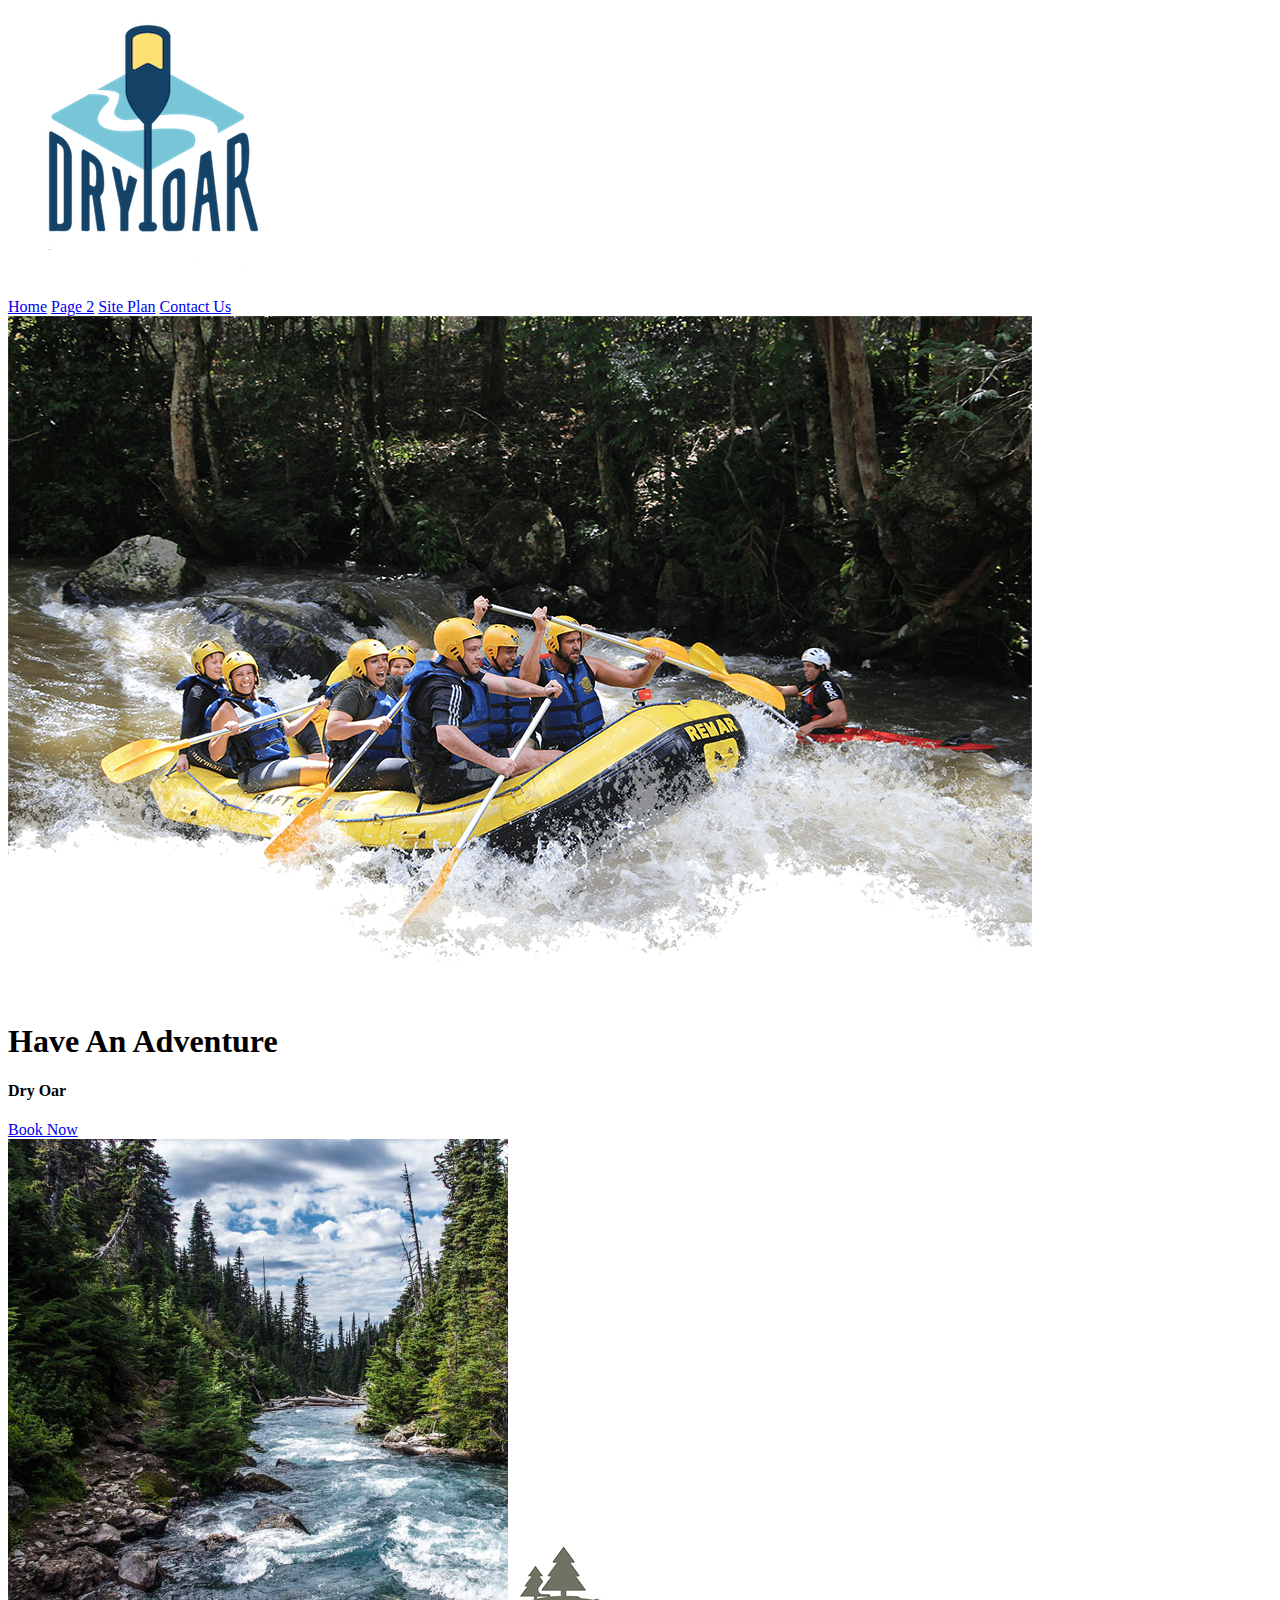
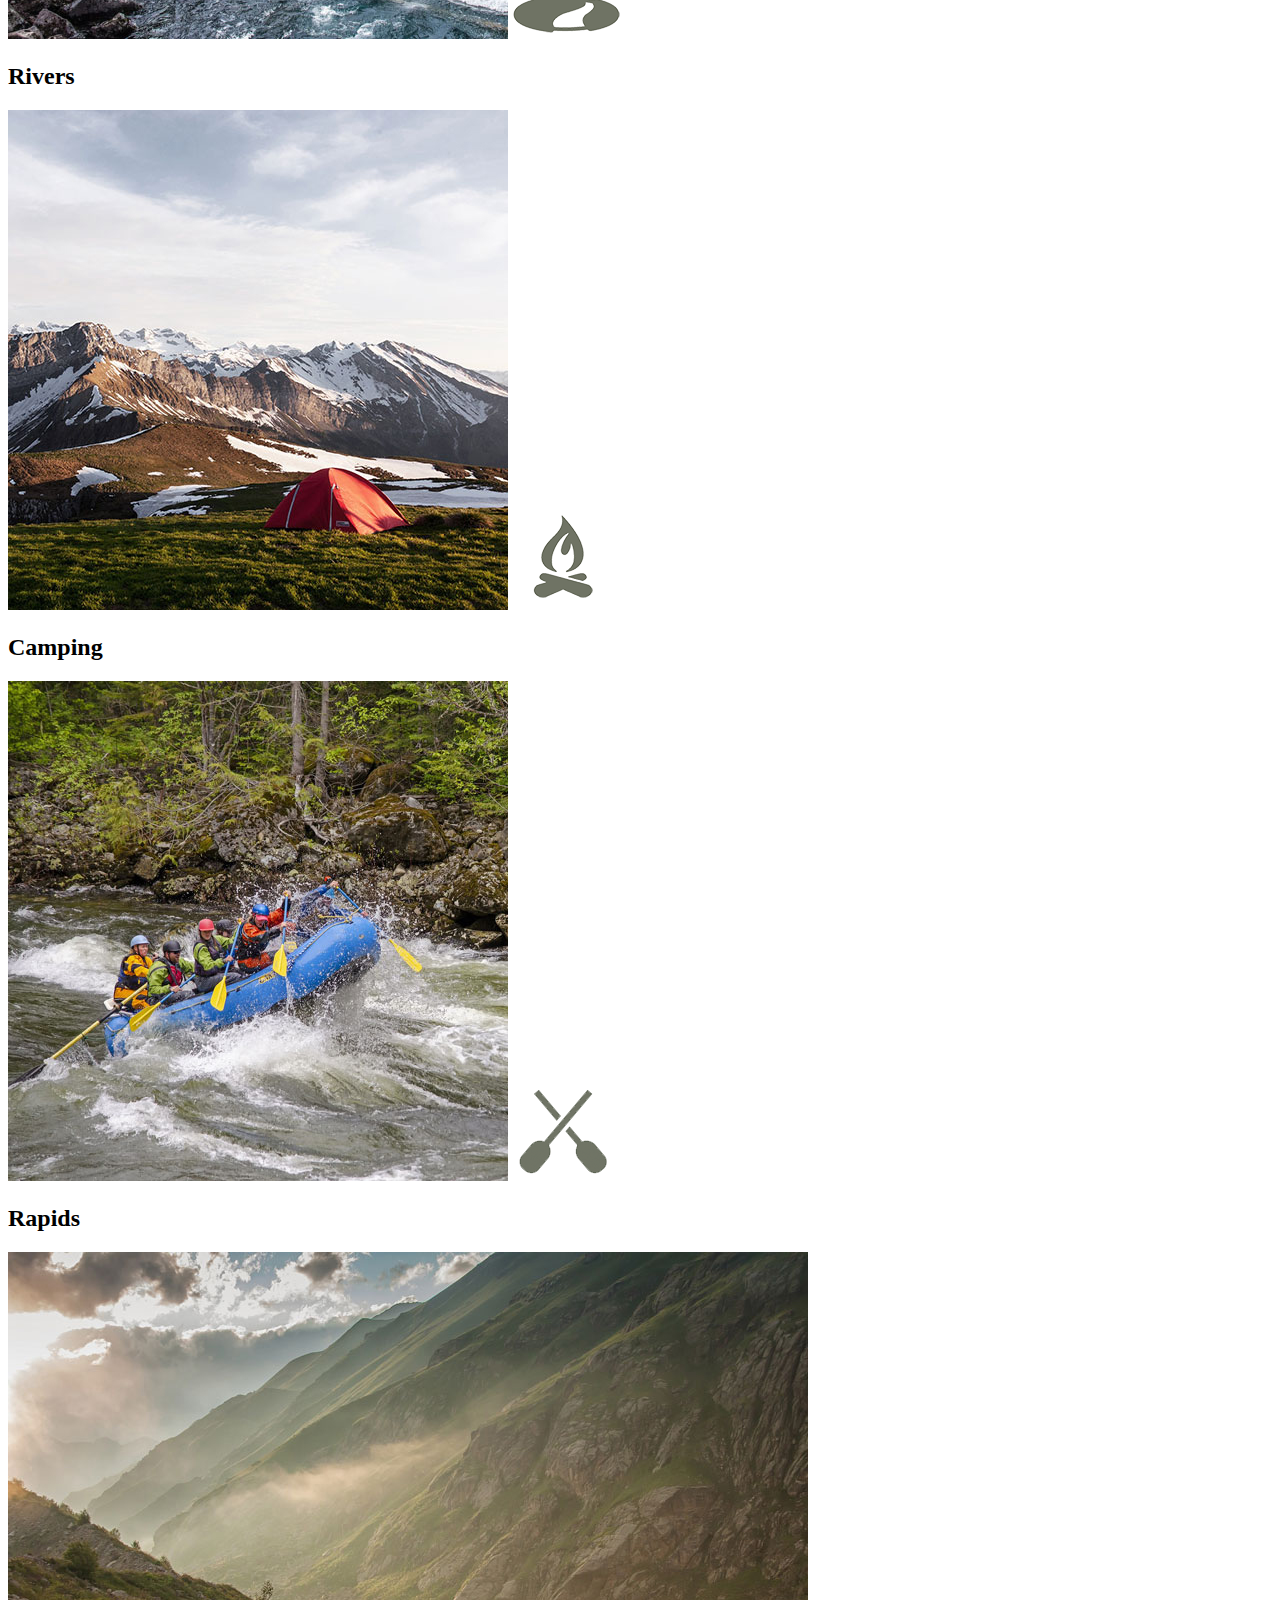
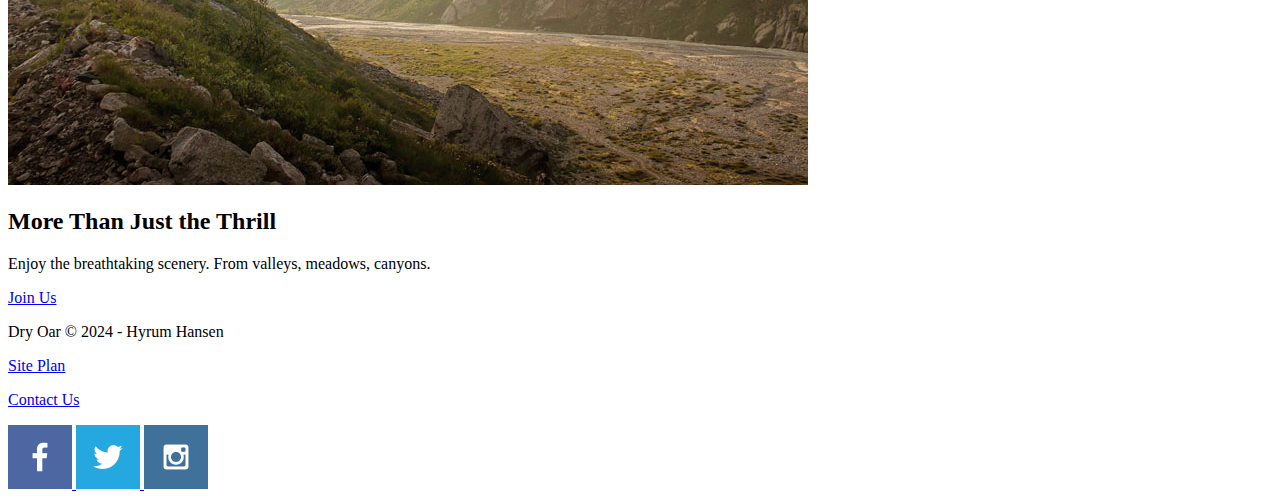
==== wwr/index.html @ a54228c5 "commit" ====
<!DOCTYPE html>
<html lang="en">
<head>
    <meta charset="UTF-8">
    <meta name="viewport" content="width=device-width, initial-scale=1.0">
    <title>Whitewater Rafting Vacations | Dry Oar Boating | Home</title>
</head>
<body>
    <header>
        <a id="logo_link" href="index.html">
            <img class="logo" src="images/logo.png" alt="Dry Oar Logo">
        </a>
        <nav>
            <a href="index.html">Home</a>
            <a href="#">Page 2</a>
            <a href="site-plan-rafting.html">Site Plan</a>
            <a href="contactus.html">Contact Us</a>
        </nav>
    </header>
    <header>
        <div id="hero">
             <div id="hero-box">
                <img id="hero-img" src="images/hero.png" alt="People enjoying raft">
             </div>
             <section id="hero-msg">
                <h1 class="home-title">Have An Adventure</h1>
                <h4>Dry Oar</h4>
                <div class="button-box">
                    <a class="book" href="contactus.html">Book Now</a>
                </div>
             </section>
        </div>
        <main class="home-grid">
            <section class="rivers-card">
                <img class="card-img" src="images/rivers.jpg" alt="river in forest">
                <img class="icon" src="images/river_icon.png" alt="river icon">
                <h2>Rivers</h2>
            </section>
            <section class="camping-card">
                <img class="card-img" src="images/camping.jpg" alt="tent in mountains">
                <img class="icon" src="images/fire_icon.png" alt="fire icon">
                <h2>Camping</h2>
            </section>
            <section class="rapids-card">
                <img class="card-img" src="images/rapids.jpg" alt="rafting boat">
                <img class="icon" src="images/oars.png" alt="oars icon">
                <h2>Rapids</h2>
            </section>
            <img class="mountains" src="images/mountains.jpg" alt="Misty moutains">
            <section class="msg">
                <h2>More Than Just the Thrill</h2>
                <p>Enjoy the breathtaking scenery. From valleys, meadows, canyons.</p>
                <a class="join" href="rivers.html">Join Us</a>
            </section>
        </main>
        <footer>
            <p>Dry Oar &copy; 2024 - Hyrum Hansen</p>
            <p><a href="site-plan-rafting.html">Site Plan</a></p>
            <p><a href="contactus.html">Contact Us</a></p>
            <div class="social">
                <a href="https://facebook.com">
                    <img src="images/facebook.png" alt="fb icon">
                </a>
                <a href="https://twitter.com">
                    <img src="images/twitter.png" alt="twitter icon">
                </a>
                <a href="https://instagram.com">
                    <img src="images/instagram.png" alt="instagram icon">
                </a>
            </div>
        </footer>
    </header>
</body>
</html>
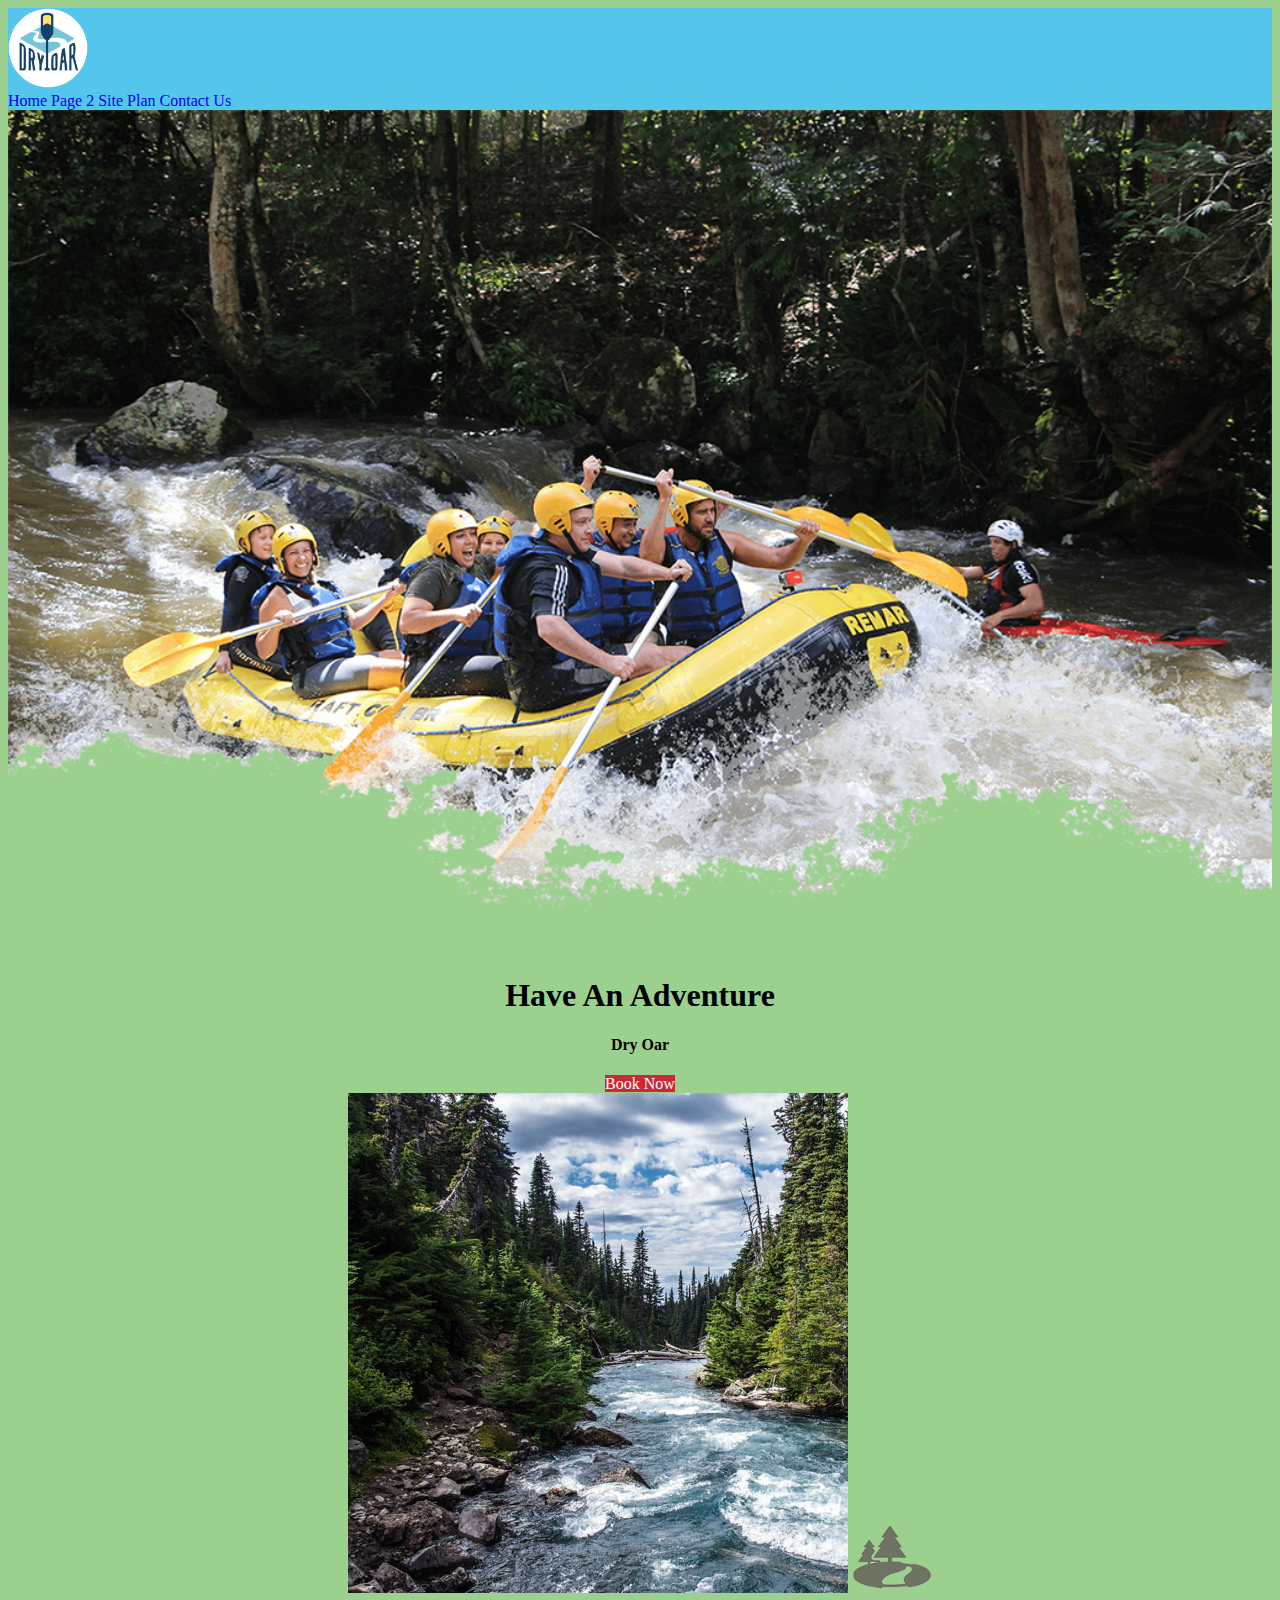
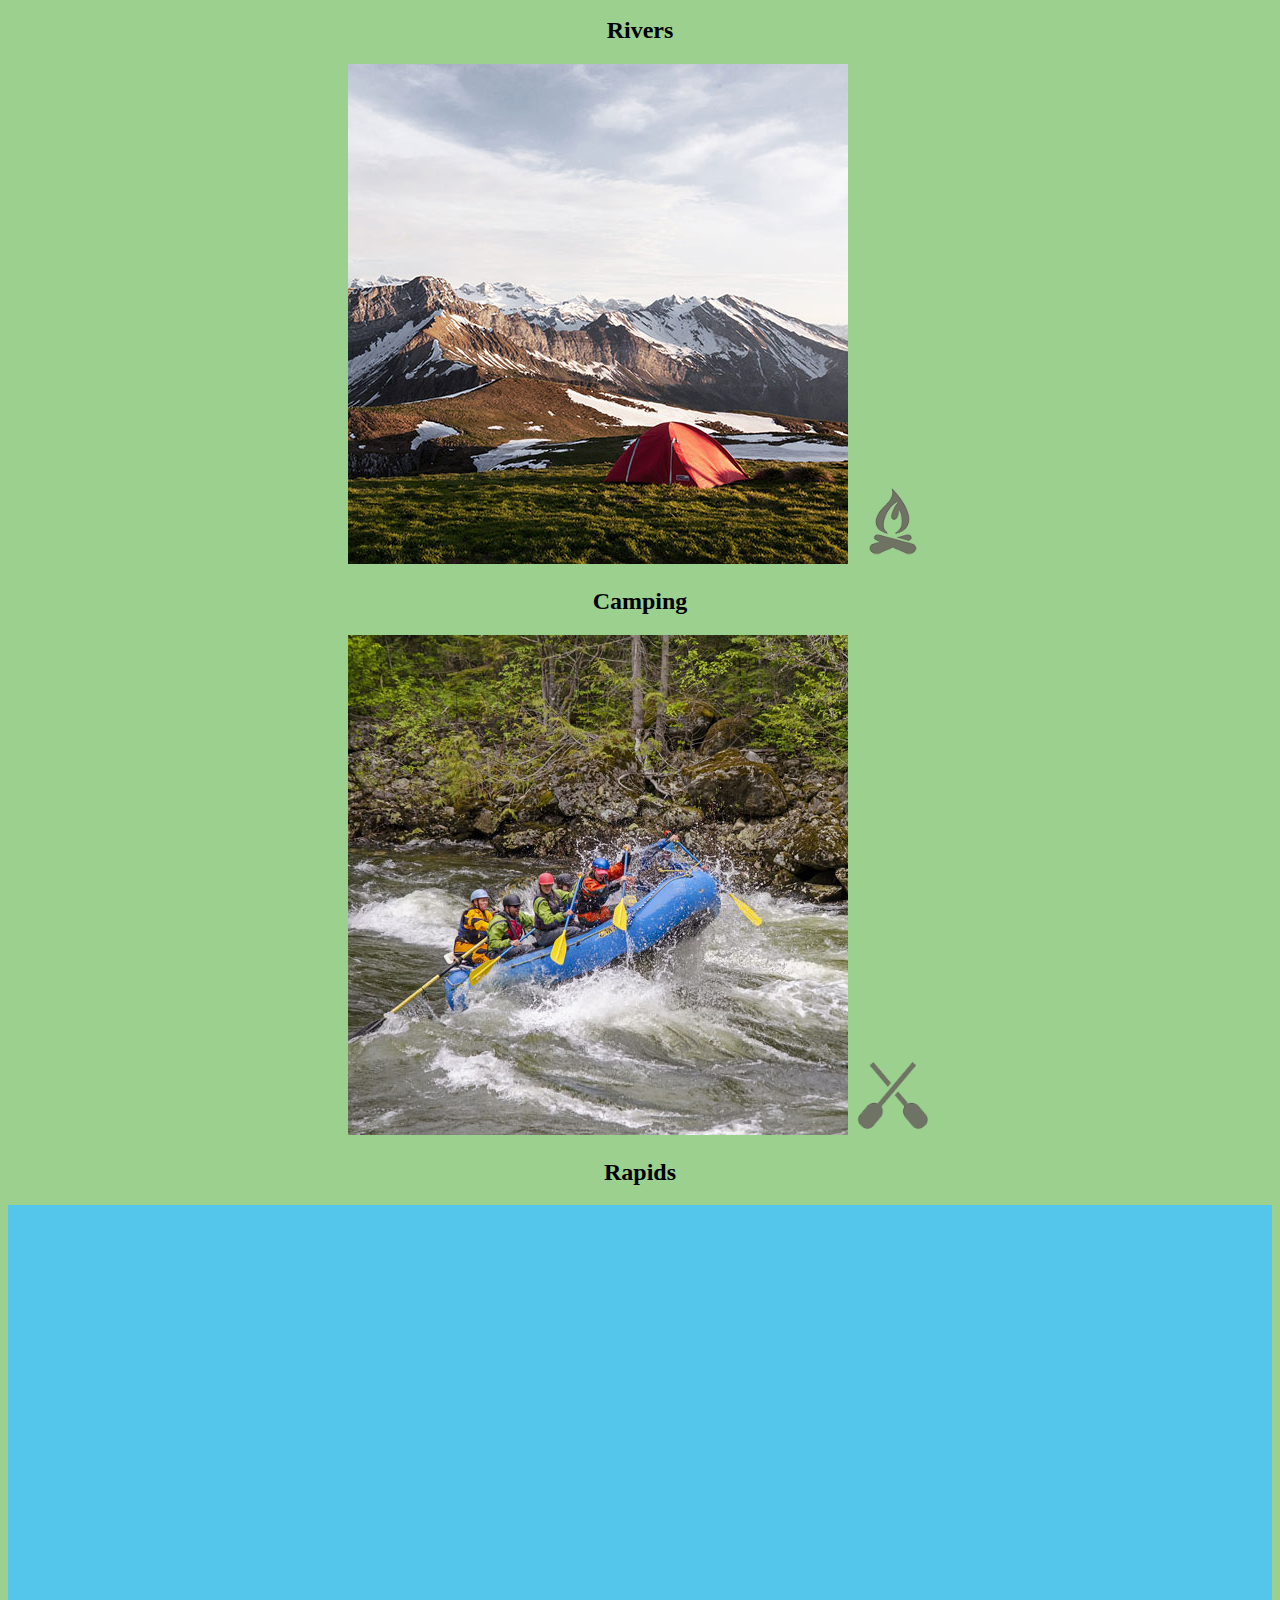
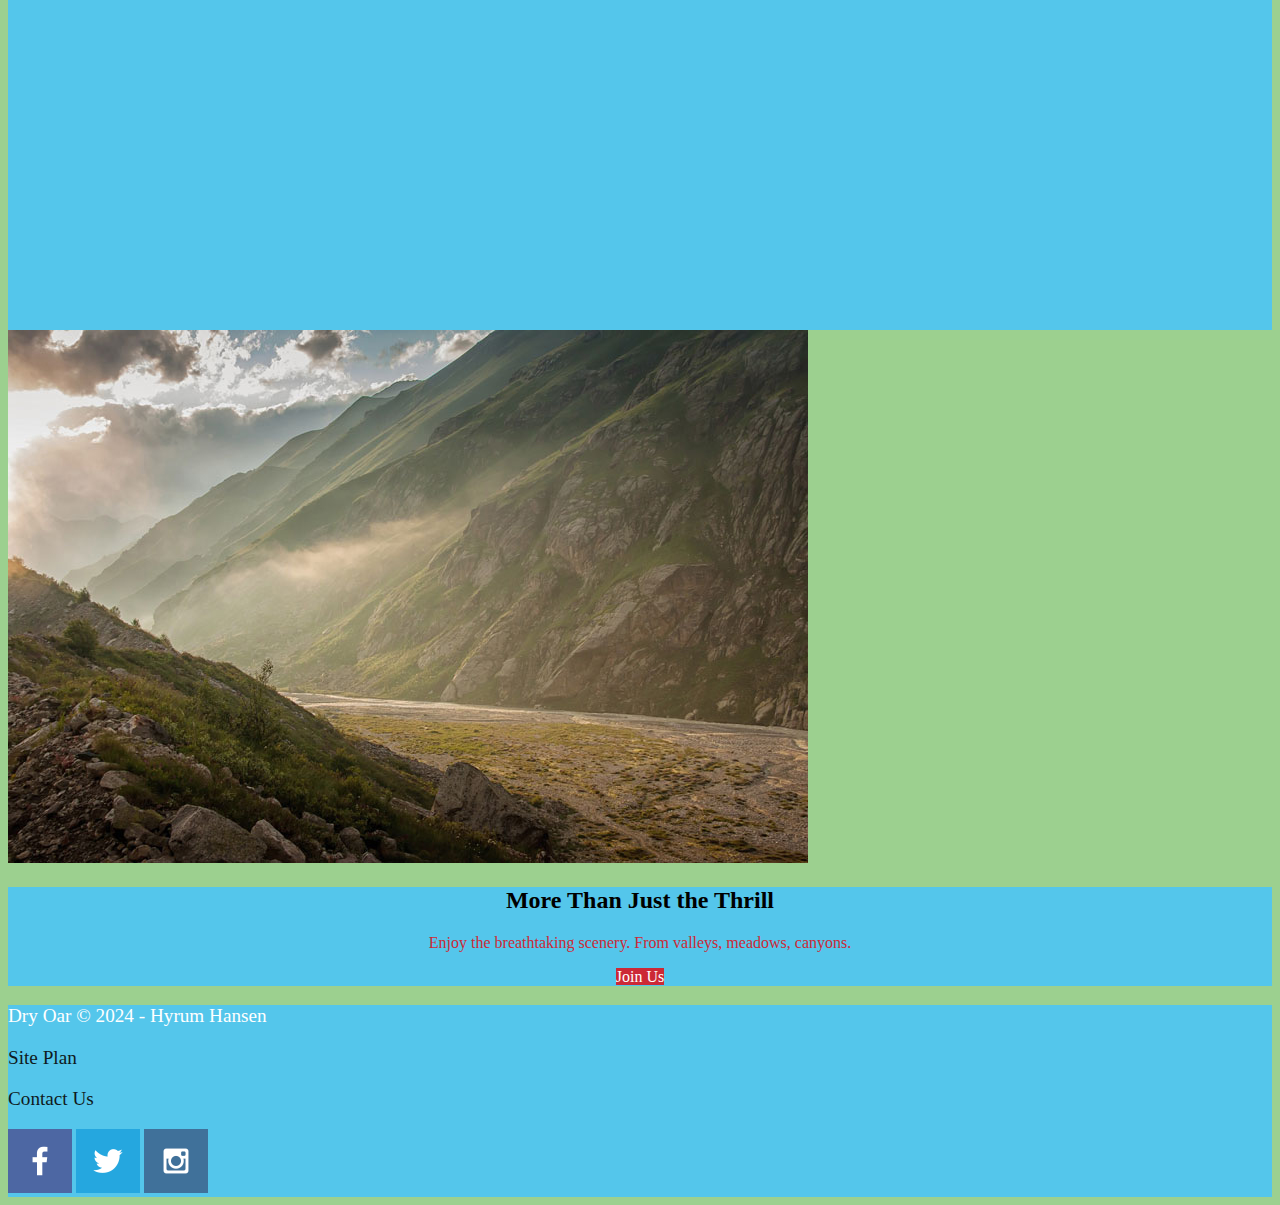
==== commit 245d9c42: "commit" ====
--- a/wwr/index.html
+++ b/wwr/index.html
@@ -3,72 +3,76 @@
 <head>
     <meta charset="UTF-8">
     <meta name="viewport" content="width=device-width, initial-scale=1.0">
+    <link rel="stylesheet" href="styles/style.css">
     <title>Whitewater Rafting Vacations | Dry Oar Boating | Home</title>
 </head>
 <body>
-    <header>
-        <a id="logo_link" href="index.html">
-            <img class="logo" src="images/logo.png" alt="Dry Oar Logo">
-        </a>
-        <nav>
-            <a href="index.html">Home</a>
-            <a href="#">Page 2</a>
-            <a href="site-plan-rafting.html">Site Plan</a>
-            <a href="contactus.html">Contact Us</a>
-        </nav>
-    </header>
-    <header>
-        <div id="hero">
-             <div id="hero-box">
-                <img id="hero-img" src="images/hero.png" alt="People enjoying raft">
-             </div>
-             <section id="hero-msg">
-                <h1 class="home-title">Have An Adventure</h1>
-                <h4>Dry Oar</h4>
-                <div class="button-box">
-                    <a class="book" href="contactus.html">Book Now</a>
+    <div id="content">
+        <header>
+            <a id="logo_link" href="index.html">
+                <img class="logo" src="images/logo.png" alt="Dry Oar Logo">
+            </a>
+            <nav>
+                <a href="index.html">Home</a>
+                <a href="#">Page 2</a>
+                <a href="site-plan-rafting.html">Site Plan</a>
+                <a href="contactus.html">Contact Us</a>
+            </nav>
+        </header>
+        <div>
+            <div id="hero">
+                <div id="hero-box">
+                    <img id="hero-img" src="images/hero.png" alt="People enjoying raft">
                 </div>
-             </section>
+                <section id="hero-msg">
+                    <h1 class="home-title">Have An Adventure</h1>
+                    <h4>Dry Oar</h4>
+                    <div class="button-box">
+                        <a class="book" href="contactus.html">Book Now</a>
+                    </div>
+                </section>
+            </div>
+            <main class="home-grid">
+                <section class="rivers-card">
+                    <img class="card-img" src="images/rivers.jpg" alt="river in forest">
+                    <img class="icon" src="images/river_icon.png" alt="river icon">
+                    <h2>Rivers</h2>
+                </section>
+                <section class="camping-card">
+                    <img class="card-img" src="images/camping.jpg" alt="tent in mountains">
+                    <img class="icon" src="images/fire_icon.png" alt="fire icon">
+                    <h2>Camping</h2>
+                </section>
+                <section class="rapids-card">
+                    <img class="card-img" src="images/rapids.jpg" alt="rafting boat">
+                    <img class="icon" src="images/oars.png" alt="oars icon">
+                    <h2>Rapids</h2>
+                </section>
+                <div id="background"></div>
+                <img class="mountains" src="images/mountains.jpg" alt="Misty moutains">
+                <section class="msg">
+                    <h2>More Than Just the Thrill</h2>
+                    <p>Enjoy the breathtaking scenery. From valleys, meadows, canyons.</p>
+                    <a class="join" href="rivers.html">Join Us</a>
+                </section>
+            </main>
         </div>
-        <main class="home-grid">
-            <section class="rivers-card">
-                <img class="card-img" src="images/rivers.jpg" alt="river in forest">
-                <img class="icon" src="images/river_icon.png" alt="river icon">
-                <h2>Rivers</h2>
-            </section>
-            <section class="camping-card">
-                <img class="card-img" src="images/camping.jpg" alt="tent in mountains">
-                <img class="icon" src="images/fire_icon.png" alt="fire icon">
-                <h2>Camping</h2>
-            </section>
-            <section class="rapids-card">
-                <img class="card-img" src="images/rapids.jpg" alt="rafting boat">
-                <img class="icon" src="images/oars.png" alt="oars icon">
-                <h2>Rapids</h2>
-            </section>
-            <img class="mountains" src="images/mountains.jpg" alt="Misty moutains">
-            <section class="msg">
-                <h2>More Than Just the Thrill</h2>
-                <p>Enjoy the breathtaking scenery. From valleys, meadows, canyons.</p>
-                <a class="join" href="rivers.html">Join Us</a>
-            </section>
-        </main>
         <footer>
             <p>Dry Oar &copy; 2024 - Hyrum Hansen</p>
-            <p><a href="site-plan-rafting.html">Site Plan</a></p>
+            <p><a href="site-plan-rafting.html" target="_blank">Site Plan</a></p>
             <p><a href="contactus.html">Contact Us</a></p>
             <div class="social">
-                <a href="https://facebook.com">
+                <a href="https://facebook.com" target="_blank">
                     <img src="images/facebook.png" alt="fb icon">
                 </a>
-                <a href="https://twitter.com">
+                <a href="https://twitter.com" target="_blank">
                     <img src="images/twitter.png" alt="twitter icon">
                 </a>
-                <a href="https://instagram.com">
+                <a href="https://instagram.com" target="_blank">
                     <img src="images/instagram.png" alt="instagram icon">
                 </a>
             </div>
         </footer>
-    </header>
+    </div>
 </body>
 </html>--- a/wwr/styles/style.css
+++ b/wwr/styles/style.css
@@ -0,0 +1,115 @@
+#content{
+    max-width: 1600px;
+    margin: 0 auto;
+}
+
+nav a{
+    text-align: center;
+    text-decoration: none;
+}
+
+#hero-msg h1{
+    text-align: center;
+}
+
+#hero-msg h4{
+    text-align: center;
+}
+
+.button-box{
+    text-align: center;
+}
+
+main section{
+    text-align: center;
+}
+
+#background{
+    height: 725px;
+    background-color: #54C6EB;
+}
+
+body{
+    background-color: #9cd08f;
+}
+
+header{
+    background-color: #54C6EB;
+}
+
+nav a:hover{
+    color: white;
+    background-color: #0F1A20;
+}
+
+.book{
+    color: white;
+    background-color: #CC2936;
+    text-decoration: none;
+}
+
+.book:hover{
+    color: white;
+    background-color: #0F1A20;
+}
+
+.join{
+    text-decoration: none;
+    color: white;
+    background-color: #CC2936;
+}
+
+.join:hover{
+    color: white;
+    background-color: #0F1A20;
+}
+
+.msg{
+    background-color: #54C6EB;
+}
+
+footer{
+    color: white;
+    background-color: #54C6EB;
+}
+
+footer a{
+    text-decoration: none;
+    color: #0F1A20;
+}
+
+footer a:hover{
+    color: white;
+}
+
+.home-title h4{
+    color: #CC2936;
+}
+
+.msg h2{
+    color: black;
+}
+
+.msg p{
+    color: #CC2936;
+}
+
+.logo{
+    width: 80px;
+}
+
+.icon{
+    width: 80px;
+}
+
+#hero-img{
+    width: 100%;
+}
+
+footer p{
+    font-size: 1.2em;
+}
+
+footer p a:hover{
+    text-decoration: underline;
+}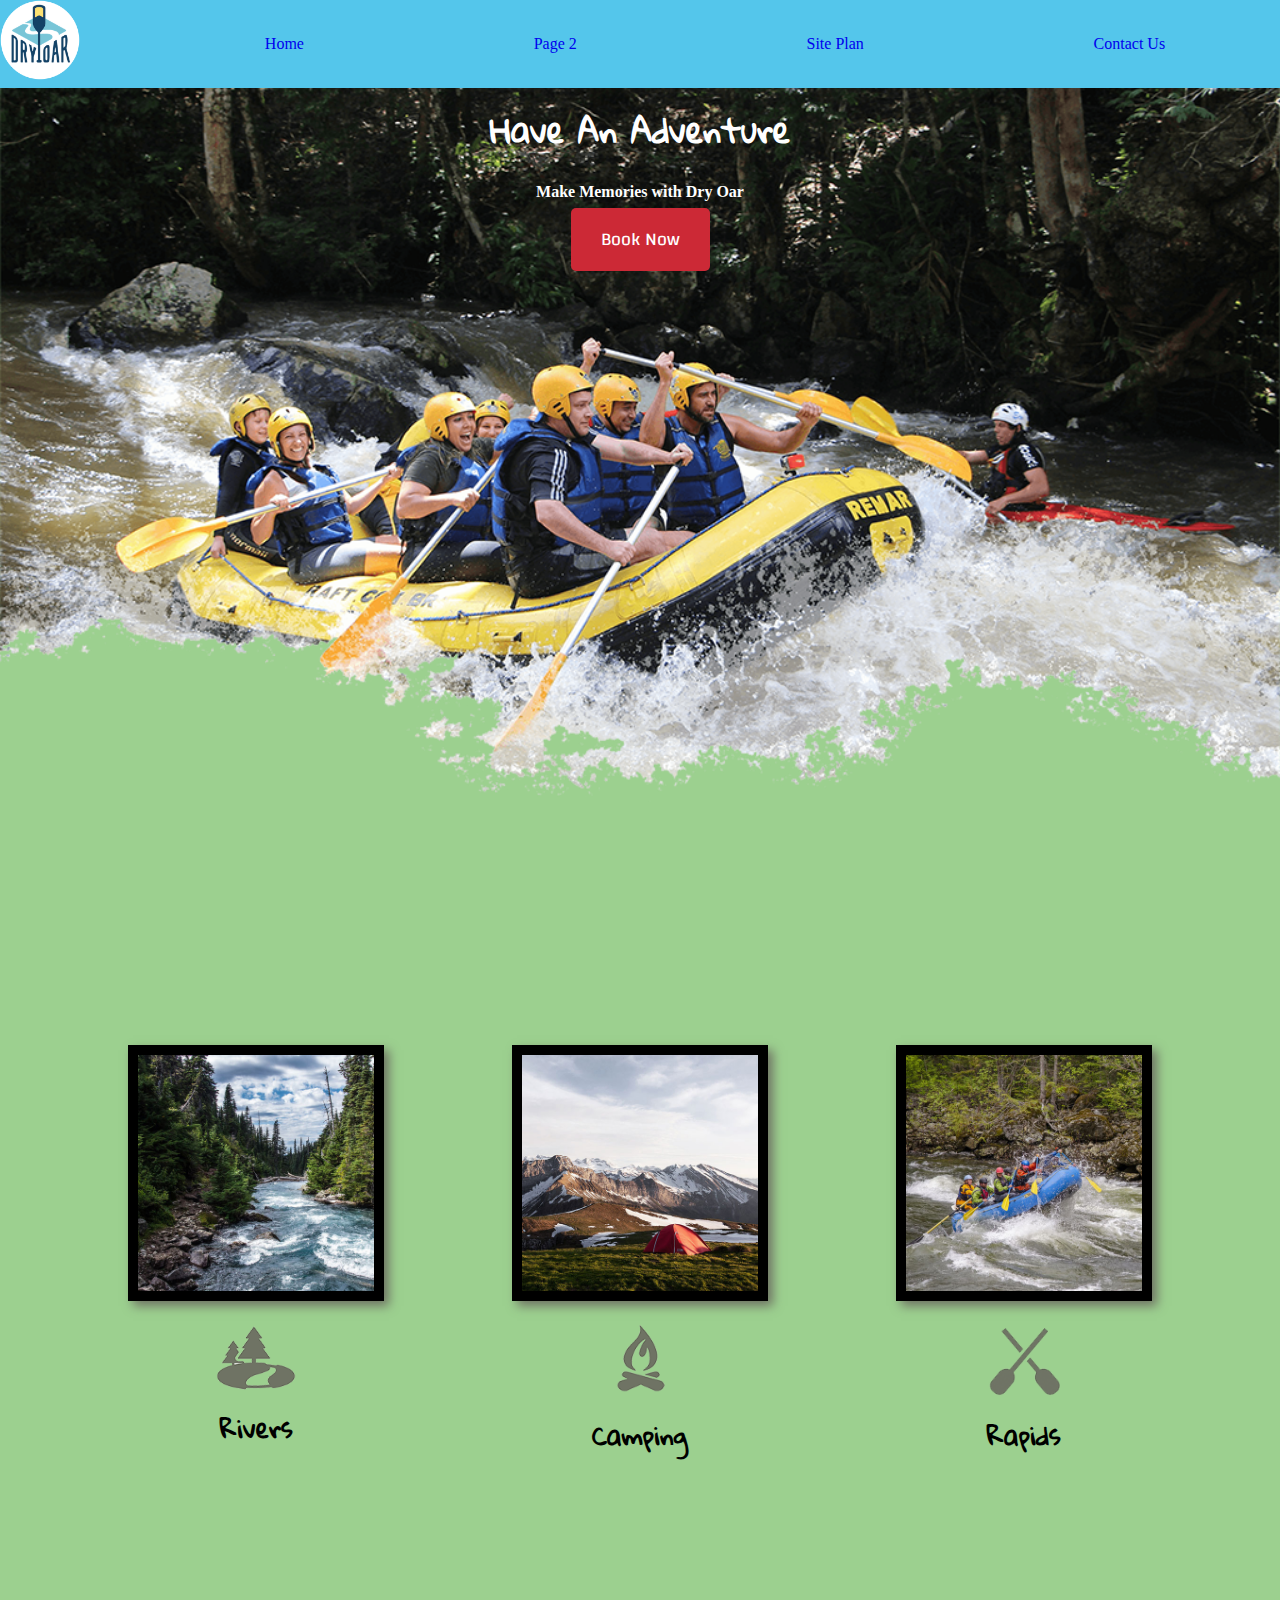
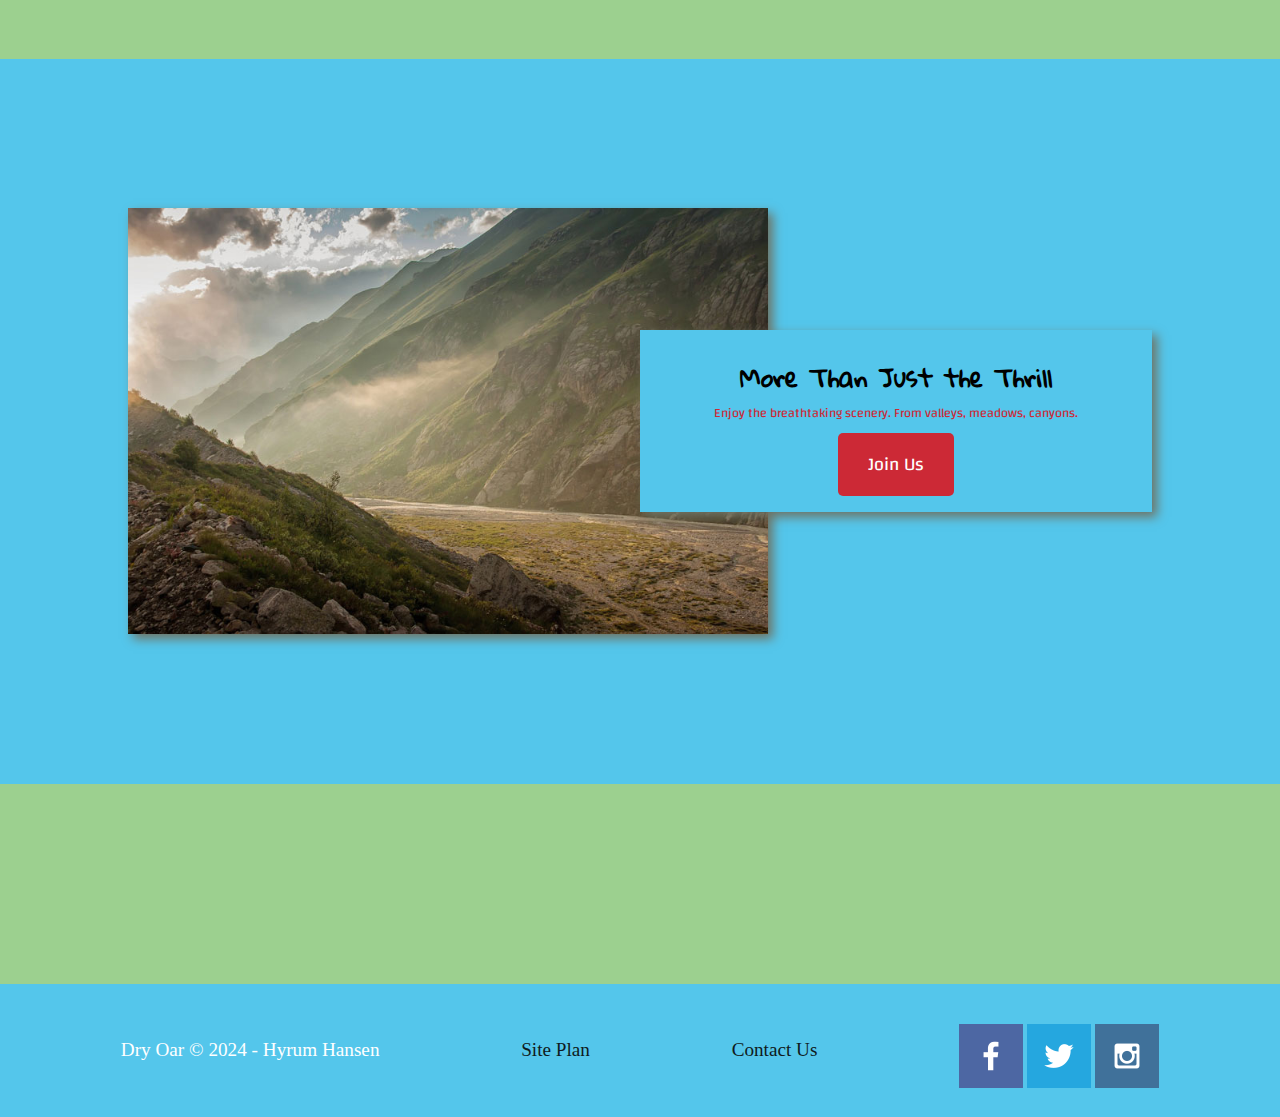
==== commit f93f9d9d: "all done" ====
--- a/wwr/index.html
+++ b/wwr/index.html
@@ -26,7 +26,7 @@
                 </div>
                 <section id="hero-msg">
                     <h1 class="home-title">Have An Adventure</h1>
-                    <h4>Dry Oar</h4>
+                    <h4>Make Memories with Dry Oar</h4>
                     <div class="button-box">
                         <a class="book" href="contactus.html">Book Now</a>
                     </div>
--- a/wwr/styles/style.css
+++ b/wwr/styles/style.css
@@ -1,3 +1,24 @@
+@import url('https://fonts.googleapis.com/css2?family=Changa:wght@300&family=Gloria+Hallelujah&display=swap');
+
+:root{
+    --heading-font: "Gloria Hallelujah", Trebuchet MS, sans-serif;
+    --body-font: "Changa", Helvetica, sans-serif;
+}
+
+.home-grid{
+    display: grid;
+    grid-template-columns: 1fr 1fr 1fr 1fr 1fr 1fr 1fr 1fr 1fr 1fr;
+}
+.home-grid h2{
+    font-family: var(--heading-font);
+}
+
+.home-title{
+    font-size: 2em;
+    margin-top: 10px;
+    color: white;
+}
+
 #content{
     max-width: 1600px;
     margin: 0 auto;
@@ -6,14 +27,12 @@
 nav a{
     text-align: center;
     text-decoration: none;
-}
-
-#hero-msg h1{
-    text-align: center;
-}
-
-#hero-msg h4{
-    text-align: center;
+    padding: 35px;
+}   
+
+nav{
+    display: flex;
+    justify-content: space-around;
 }
 
 .button-box{
@@ -22,19 +41,30 @@
 
 main section{
     text-align: center;
+    font-family: var(--body-font);
+}
+
+main section img{
+    box-sizing: border-box;
 }
 
 #background{
     height: 725px;
     background-color: #54C6EB;
+    grid-column: 1/11;
+    grid-row: 4/9;
 }
 
 body{
     background-color: #9cd08f;
+    padding: 0;
+    margin: 0;
 }
 
 header{
     background-color: #54C6EB;
+    display: grid;
+    grid-template-columns: 150px auto;
 }
 
 nav a:hover{
@@ -46,6 +76,11 @@
     color: white;
     background-color: #CC2936;
     text-decoration: none;
+    font-family: var(--body-font);
+    font-size: 18px;
+    padding: 15px 30px;
+    margin-top: 50px;
+    border-radius: 5px;
 }
 
 .book:hover{
@@ -57,6 +92,10 @@
     text-decoration: none;
     color: white;
     background-color: #CC2936;
+    font-size: 18px;
+    padding: 15px 30px;
+    margin-top: 50px;
+    border-radius: 5px;
 }
 
 .join:hover{
@@ -66,20 +105,11 @@
 
 .msg{
     background-color: #54C6EB;
-}
-
-footer{
-    color: white;
-    background-color: #54C6EB;
-}
-
-footer a{
-    text-decoration: none;
-    color: #0F1A20;
-}
-
-footer a:hover{
-    color: white;
+    line-height: 1.5em;
+    padding: 35px;
+    grid-column: 6/10;
+    grid-row: 6/7;
+    box-shadow: 5px 5px 10px #6f7364;
 }
 
 .home-title h4{
@@ -92,6 +122,8 @@
 
 .msg p{
     color: #CC2936;
+    font-size: 0.8em;
+    padding-bottom: 15px;
 }
 
 .logo{
@@ -100,16 +132,161 @@
 
 .icon{
     width: 80px;
+    padding-top: 10px;
+}
+
+.card-img{
+    width: 100%;
+}
+
+.mountains{
+    width: 100%;
+    grid-column: 2/7;
+    grid-row: 5/8;
+    box-shadow: 5px 5px 10px #6f7364;
 }
 
 #hero-img{
     width: 100%;
 }
 
+#hero{
+    display: grid;
+    grid-template-columns: 1fr 3fr 1fr;
+    margin-top: -100px;
+}
+
+#hero-msg{
+    grid-column: 2/3;
+    grid-row: 1/2;
+    margin-top: 100px;
+}
+
+#hero-msg h1{
+    text-align: center;
+    font-family: var(--heading-font);
+}
+
+#hero-msg h4{
+    color: white;
+    text-align: center;
+}
+
+#hero-box{
+    grid-column: 1/4;
+    grid-row: 1/3;
+    z-index: -1;
+}
+
+footer{
+    color: white;
+    background-color: #54C6EB;
+    padding: 25px 50px;
+    margin-top: 200px;
+    display: flex;
+    justify-content: space-around;
+    align-items: center;
+}
+
+footer a{
+    text-decoration: none;
+    color: #0F1A20;
+}
+
+footer a:hover{
+    color: white;
+}
+
 footer p{
     font-size: 1.2em;
 }
 
+footer .social img{
+    padding-top: 15px;
+}
 footer p a:hover{
     text-decoration: underline;
+}
+
+h2{
+    margin: 0;
+}
+
+#logo-link{
+    padding-top: 5px;
+    justify-self: center;
+    align-self: center;
+}
+
+.rivers-card{
+    margin: 200px 0;
+    grid-column: 2/4;
+    grid-row: 2/3;
+}
+
+.camping-card{
+    margin: 200px 0;
+    grid-column: 5/7;
+    grid-row: 2/3;
+}
+
+.rapids-card{
+    margin: 200px 0;
+    grid-column: 8/10;
+    grid-row: 2/3;
+}
+
+.card-img{
+    border: 10px solid black;
+    transition: transform .5s;
+    box-shadow: 5px 5px 10px #6f7364;
+}
+
+.card-img:hover{
+    opacity: 0.6;
+    transform: scale(1.1);
+}
+
+@media screen and (max-width: 900px) {
+    #hero, .home-grid {
+        display: block;
+        height: auto;
+    }
+    nav, footer {
+        flex-direction: column;
+    }
+    nav a {
+        display: block;
+        padding: 15px;
+    }
+    #hero {
+        margin-top: 0;
+    }
+    #hero-msg {
+        margin-top: 0;
+    }
+    #hero-msg h4 {
+        display: none;
+    }
+    #hero-msg h1 {
+        color: #6f7364;
+    }
+    .home-title {
+        font-size: 25px;
+    }
+    .rivers-card, .camping-card, .rapids-card { 
+        margin: 50px auto;
+        width: 60%;
+    }
+    #background {
+        display: none;
+    }
+    .mountains, .msg {
+        width: 80%;
+        display: block;
+        margin: 0 auto;
+    }
+    footer {
+        margin-top: 25px;
+    }
 }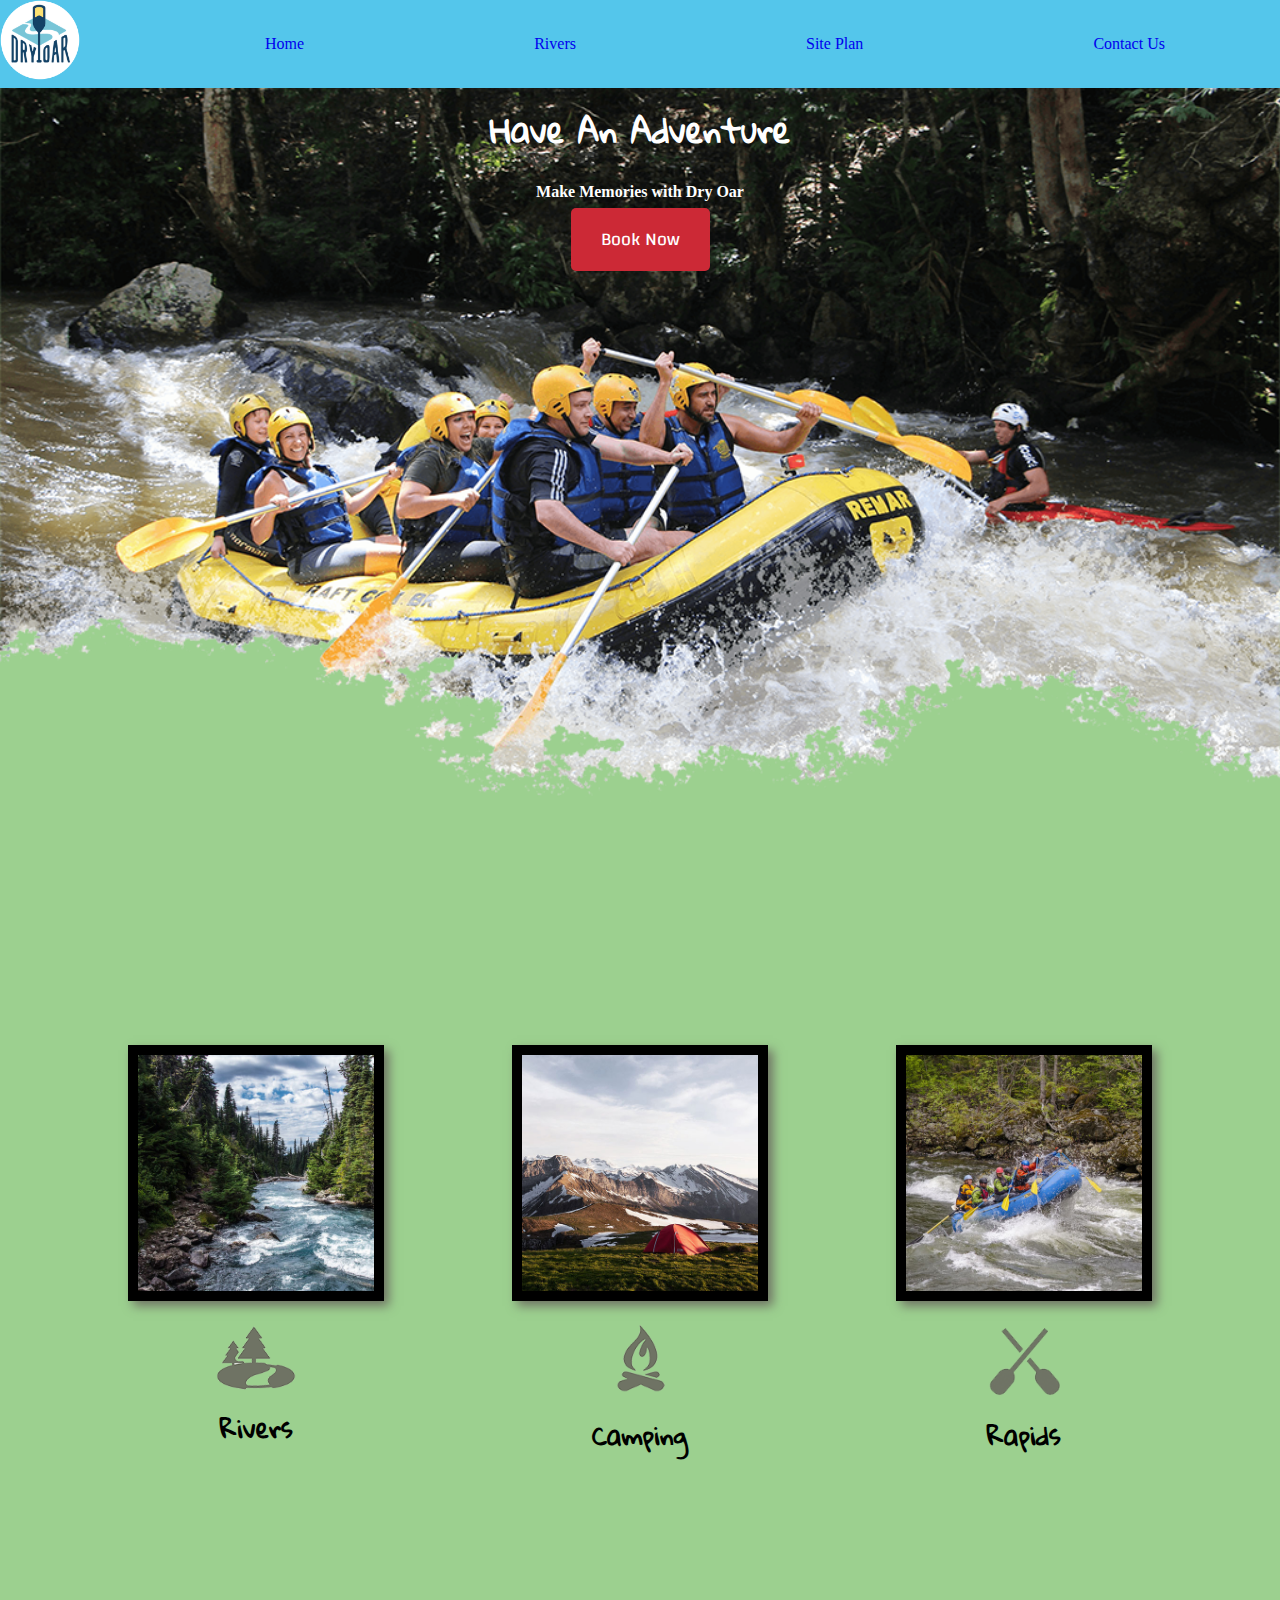
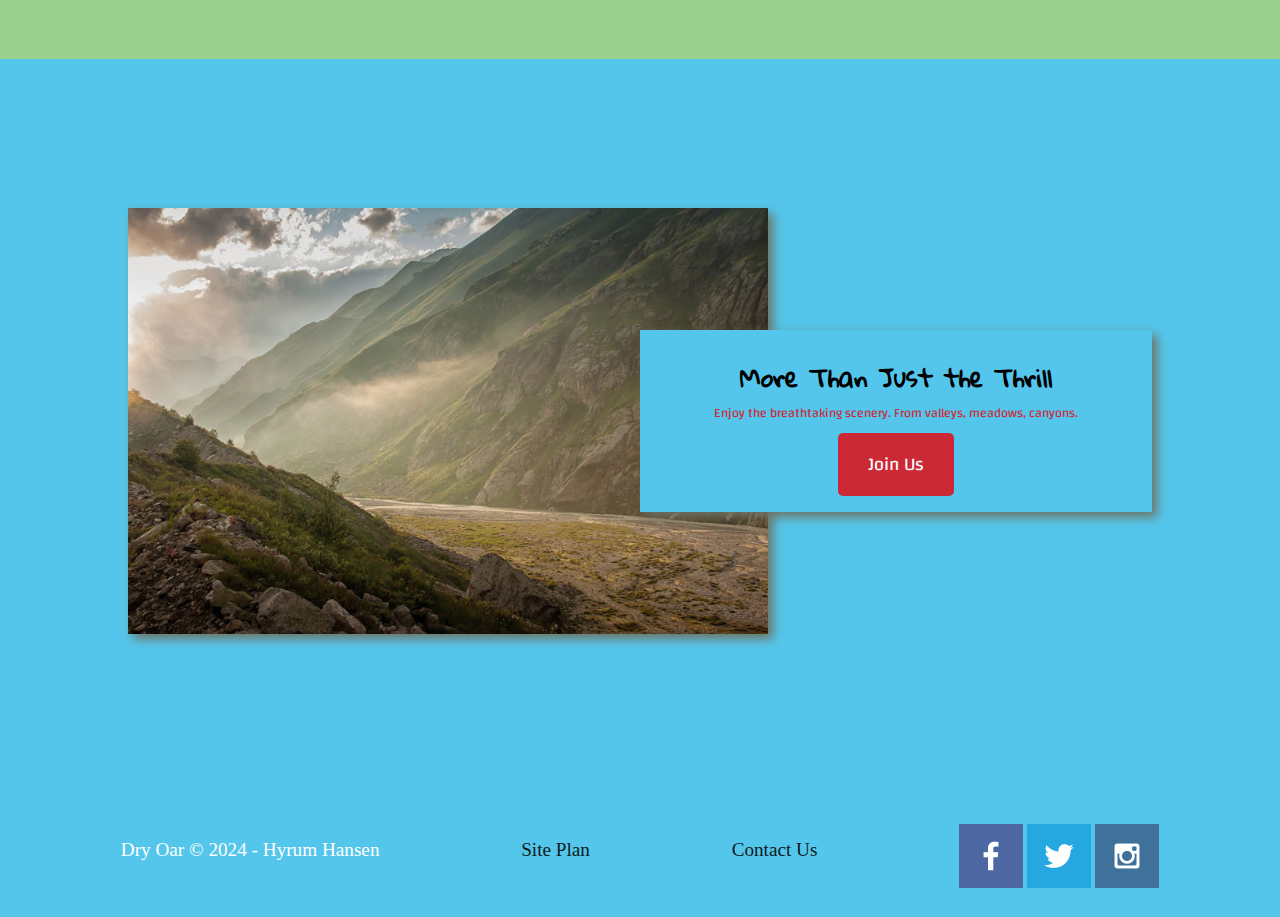
==== commit 687ab7fd: "final" ====
--- a/wwr/index.html
+++ b/wwr/index.html
@@ -14,7 +14,7 @@
             </a>
             <nav>
                 <a href="index.html">Home</a>
-                <a href="#">Page 2</a>
+                <a href="rivers.html">Rivers</a>
                 <a href="site-plan-rafting.html">Site Plan</a>
                 <a href="contactus.html">Contact Us</a>
             </nav>
--- a/wwr/styles/style.css
+++ b/wwr/styles/style.css
@@ -182,7 +182,6 @@
     color: white;
     background-color: #54C6EB;
     padding: 25px 50px;
-    margin-top: 200px;
     display: flex;
     justify-content: space-around;
     align-items: center;
@@ -208,7 +207,7 @@
     text-decoration: underline;
 }
 
-h2{
+.home-grid h2{
     margin: 0;
 }
 
@@ -247,6 +246,80 @@
     transform: scale(1.1);
 }
 
+/* Everything below this point is specific to page 2 */
+
+.rivers{
+    justify-content: center;
+    text-align: center;
+    display: grid;
+    grid-template-columns: 1fr 0.5fr 1fr;
+    grid-template-rows: auto auto auto auto;
+}
+
+.rivers_title h2{
+    color: white;
+    z-index: 2;
+    margin-bottom: 10px;
+}
+.rivers_title img{
+    /* margin-top: -10px; */
+    z-index: 1;
+    width: 100%;
+    grid-row: 1/2;
+}
+.rivers_title{
+    grid-column: 1/4;
+    grid-row: 1/2;
+}
+
+.salmon{
+    margin: 20px;
+    grid-column: 1/2;
+    font-size: 1.1em;
+}
+
+.salmon_image{
+    grid-column: 2/4;
+    margin: 50px 50px 50px 20px;
+}
+
+.salmon_image img{
+    width: 100%;
+}
+
+.gray{
+    margin: 30px;
+    grid-column: 3/4;
+    font-size: 1.1em;
+}
+
+.gray_image{
+    grid-column: 1/3;
+    grid-row: 3/4;
+    margin: 50px 20px 50px 50px;
+}
+
+.gray_image img{
+    width: 100%;
+}
+
+
+.grand{
+    margin: 30px;
+    grid-column: 1/2;
+    font-size: 1.1em;
+}
+
+.grand_image{
+    grid-column: 2/4;
+    grid-row: 4/5;
+    margin: 50px 50px 20px 50px;
+}
+
+.grand_image img{
+    width: 100%;
+}
+
 @media screen and (max-width: 900px) {
     #hero, .home-grid {
         display: block;
